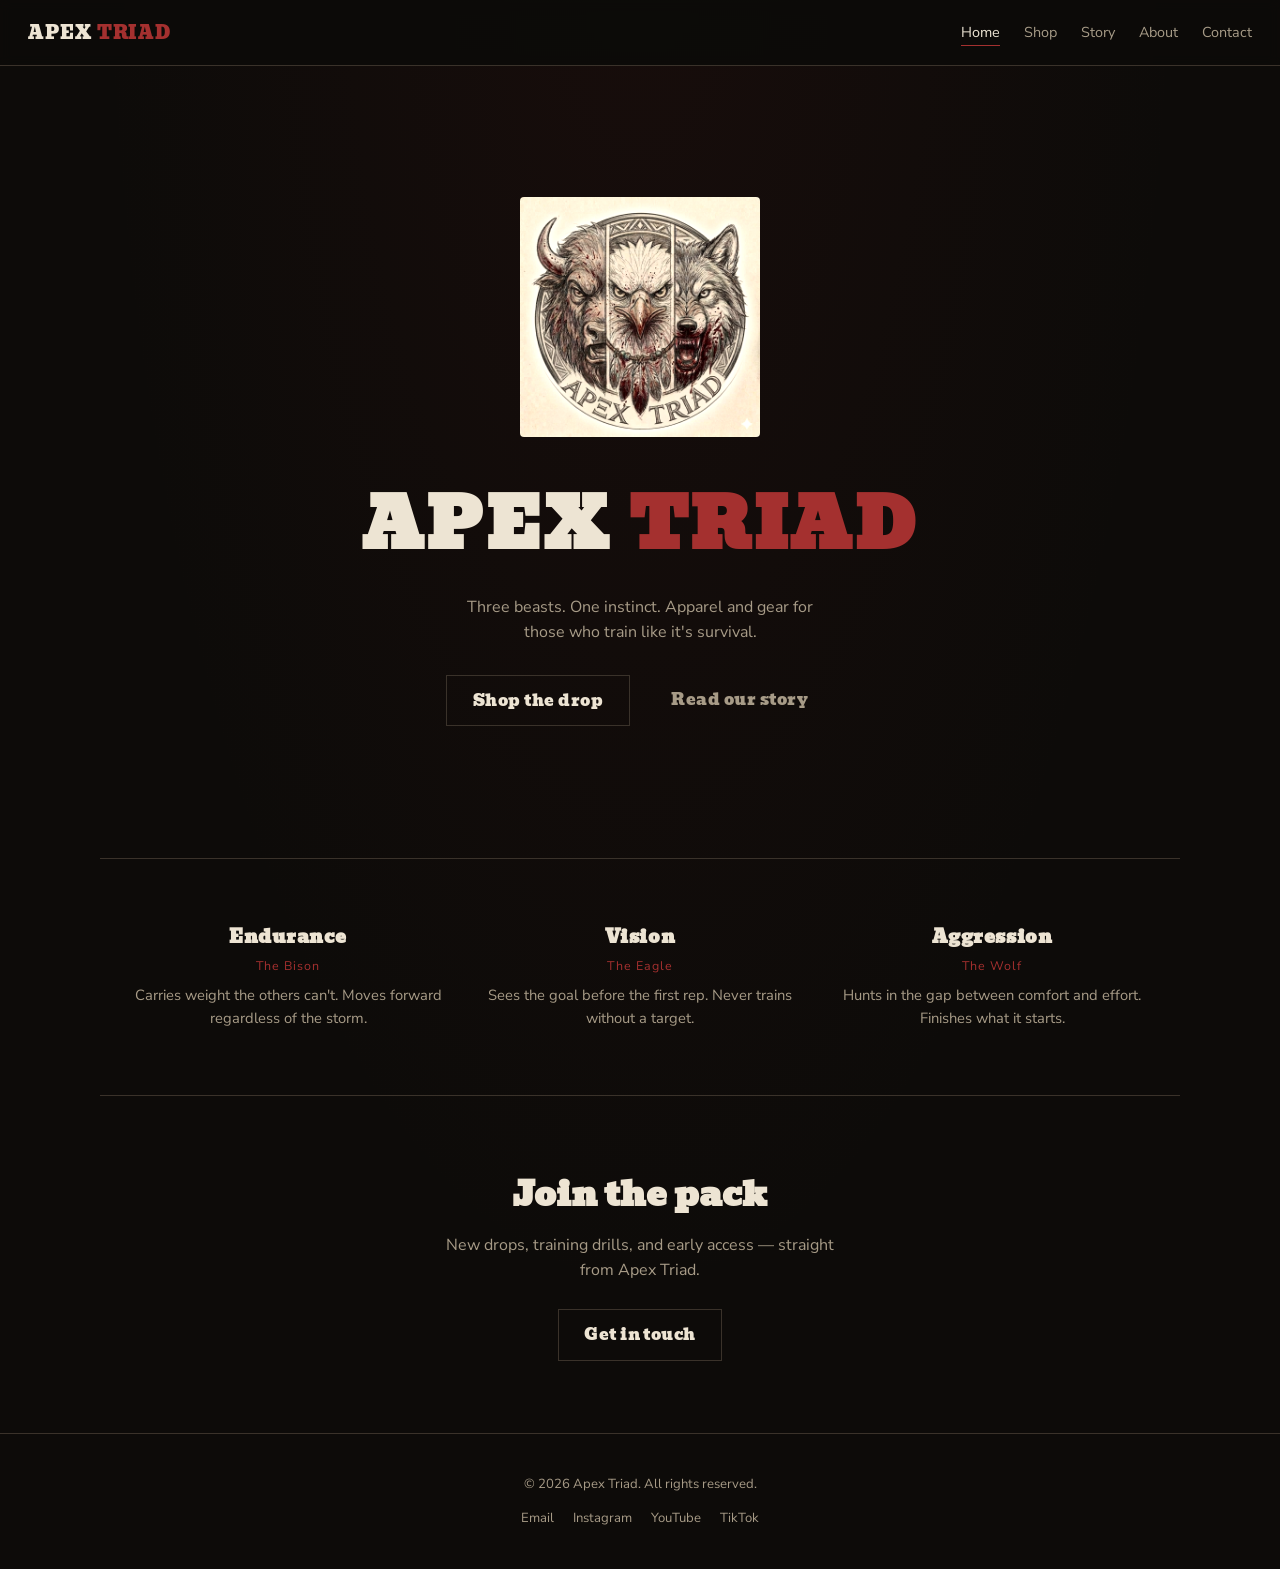
==== index.html @ 3b8d4c28 "Rename home.html to index.html" ====
<!DOCTYPE html>
<html lang="en">
<head>
<meta charset="UTF-8">
<meta name="viewport" content="width=device-width, initial-scale=1.0">
<title>Apex Triad</title>
<link rel="preconnect" href="https://fonts.googleapis.com">
<link href="https://fonts.googleapis.com/css2?family=Bevan&family=Nunito+Sans:wght@400;600;700&display=swap" rel="stylesheet">
<link rel="stylesheet" href="style.css">
<style>
  .hero{
    min-height: 88svh;
    display: flex;
    flex-direction: column;
    align-items: center;
    justify-content: center;
    text-align: center;
    padding: 4rem 1.5rem;
  }

  .crest{
    width: min(240px, 55vw);
    border-radius: 4px;
    filter: sepia(0.15) contrast(1.05);
    opacity: 0;
    transform: scale(0.94);
    animation: rise 1.3s cubic-bezier(.16,.8,.24,1) forwards;
  }

  @keyframes rise{ to{ opacity: 1; transform: scale(1); } }

  .hero h1{
    margin-top: 2rem;
    font-size: clamp(2.4rem, 8vw, 4.4rem);
    letter-spacing: 0.05em;
    opacity: 0;
    animation: fadeUp 1s ease-out 0.4s forwards;
  }

  .hero h1 span{ color: var(--blood-bright); }

  .hero p{
    margin-top: 0.8rem;
    max-width: 36ch;
    color: var(--ink-dim);
    opacity: 0;
    animation: fadeUp 1s ease-out 0.7s forwards;
  }

  .hero-actions{
    margin-top: 1.8rem;
    display: flex;
    gap: 1rem;
    flex-wrap: wrap;
    justify-content: center;
    opacity: 0;
    animation: fadeUp 1s ease-out 0.9s forwards;
  }

  @keyframes fadeUp{
    from{ opacity: 0; transform: translateY(10px); }
    to{ opacity: 1; transform: translateY(0); }
  }

  .btn-ghost{
    display: inline-block;
    padding: 0.75rem 1.6rem;
    font-family: 'Bevan', serif;
    letter-spacing: 0.03em;
    color: var(--ink-dim);
    text-decoration: none;
    border-bottom: 1px solid transparent;
    transition: color 0.2s, border-color 0.2s;
  }

  .btn-ghost:hover{ color: var(--ink); border-color: var(--blood-bright); }

  .triad-grid{
    display: grid;
    grid-template-columns: repeat(3, 1fr);
    gap: 1.5rem;
    text-align: center;
  }

  .triad-item h3{
    font-family: 'Bevan', serif;
    font-size: 1.1rem;
    letter-spacing: 0.03em;
  }

  .triad-item .beast{
    display: block;
    font-size: 0.78rem;
    color: var(--blood-bright);
    letter-spacing: 0.08em;
    margin-top: 0.3rem;
  }

  .triad-item p{
    margin-top: 0.5rem;
    font-size: 0.92rem;
    color: var(--ink-dim);
  }

  @media (max-width: 620px){
    .triad-grid{ grid-template-columns: 1fr; gap: 2.2rem; }
  }

  .cta-band{
    text-align: center;
    padding: 4.5rem 1.5rem;
  }

  .cta-band h2{
    font-family: 'Bevan', serif;
    font-size: clamp(1.6rem, 4vw, 2.1rem);
    margin-bottom: 0.7rem;
  }

  .cta-band p{
    color: var(--ink-dim);
    max-width: 42ch;
    margin: 0 auto 1.6rem;
  }
</style>
</head>
<body>

  <nav>
    <a class="brand-mark" href="home.html">APEX <span>TRIAD</span></a>
    <button class="nav-toggle" id="navToggle" aria-label="Menu">Menu</button>
    <ul class="nav-links" id="navLinks">
      <li><a href="home.html" class="active">Home</a></li>
      <li><a href="shop.html">Shop</a></li>
      <li><a href="story.html">Story</a></li>
      <li><a href="about.html">About</a></li>
      <li><a href="contact.html">Contact</a></li>
    </ul>
  </nav>

  <main>
    <div class="hero">
      <img class="crest" src="logo.jpg" alt="Apex Triad crest — bison, eagle, and wolf">
      <h1 class="display">APEX <span>TRIAD</span></h1>
      <p>Three beasts. One instinct. Apparel and gear for those who train like it's survival.</p>
      <div class="hero-actions">
        <a class="btn" href="shop.html">Shop the drop</a>
        <a class="btn-ghost" href="story.html">Read our story</a>
      </div>
    </div>

    <div class="rule"></div>

    <section class="triad-grid">
      <div class="triad-item">
        <h3>Endurance</h3>
        <span class="beast">The Bison</span>
        <p>Carries weight the others can't. Moves forward regardless of the storm.</p>
      </div>
      <div class="triad-item">
        <h3>Vision</h3>
        <span class="beast">The Eagle</span>
        <p>Sees the goal before the first rep. Never trains without a target.</p>
      </div>
      <div class="triad-item">
        <h3>Aggression</h3>
        <span class="beast">The Wolf</span>
        <p>Hunts in the gap between comfort and effort. Finishes what it starts.</p>
      </div>
    </section>

    <div class="rule"></div>

    <div class="cta-band">
      <h2 class="display">Join the pack</h2>
      <p>New drops, training drills, and early access — straight from Apex Triad.</p>
      <a class="btn" href="contact.html">Get in touch</a>
    </div>
  </main>

  <footer>
    © <span id="year"></span> Apex Triad. All rights reserved.
    <div class="foot-links">
      <a href="mailto:apextriadfit@gmail.com">Email</a>
      <a href="https://instagram.com" target="_blank" rel="noopener">Instagram</a>
      <a href="https://youtube.com" target="_blank" rel="noopener">YouTube</a>
      <a href="https://tiktok.com" target="_blank" rel="noopener">TikTok</a>
    </div>
  </footer>

  <script>
    document.getElementById('year').textContent = new Date().getFullYear();
    const toggle = document.getElementById('navToggle');
    const links = document.getElementById('navLinks');
    toggle.addEventListener('click', () => links.classList.toggle('open'));
  </script>

</body>
</html>
---- style.css ----
:root{
  --bg-void: #0d0b09;
  --bg-panel: #17130f;
  --bg-card: #1c1712;
  --ink: #ede4d3;
  --ink-dim: #a79b87;
  --blood: #7a1f1f;
  --blood-bright: #a4302f;
  --line: #3a322a;
}

*{ box-sizing: border-box; margin:0; padding:0; }

html{ scroll-behavior: smooth; }

body{
  background: var(--bg-void);
  color: var(--ink);
  font-family: 'Nunito Sans', sans-serif;
  line-height: 1.6;
  -webkit-font-smoothing: antialiased;
  background-image: radial-gradient(ellipse at 50% -10%, rgba(122,31,31,0.10), transparent 60%);
  min-height: 100vh;
  display: flex;
  flex-direction: column;
}

main{ flex: 1; }

.display{ font-family: 'Bevan', serif; }
a{ color: inherit; }

@media (prefers-reduced-motion: reduce){
  *{ animation: none !important; transition: none !important; }
}

/* ---------- Nav ---------- */

nav{
  display: flex;
  align-items: center;
  justify-content: space-between;
  padding: 1.1rem 1.75rem;
  border-bottom: 1px solid var(--line);
  position: sticky;
  top: 0;
  background: rgba(13,11,9,0.92);
  backdrop-filter: blur(6px);
  z-index: 10;
}

.brand-mark{
  font-family: 'Bevan', serif;
  font-size: 1.15rem;
  letter-spacing: 0.05em;
  text-decoration: none;
}

.brand-mark span{ color: var(--blood-bright); }

.nav-links{
  display: flex;
  gap: 1.5rem;
  font-size: 0.9rem;
  color: var(--ink-dim);
  list-style: none;
}

.nav-links a{ text-decoration: none; transition: color 0.2s; }
.nav-links a:hover{ color: var(--ink); }
.nav-links a.active{ color: var(--ink); border-bottom: 1px solid var(--blood-bright); padding-bottom: 3px; }

.nav-toggle{
  display: none;
  background: none;
  border: 1px solid var(--line);
  color: var(--ink);
  font-size: 0.85rem;
  padding: 0.4rem 0.7rem;
  cursor: pointer;
}

@media (max-width: 640px){
  .nav-links{
    position: absolute;
    top: 100%;
    left: 0;
    right: 0;
    background: var(--bg-void);
    border-bottom: 1px solid var(--line);
    flex-direction: column;
    padding: 1rem 1.75rem;
    gap: 1rem;
    display: none;
  }
  .nav-links.open{ display: flex; }
  .nav-toggle{ display: block; }
}

/* ---------- Shared page header ---------- */

.page-header{
  text-align: center;
  padding: 4rem 1.5rem 3rem;
  max-width: 700px;
  margin: 0 auto;
}

.page-header h1{
  font-size: clamp(2rem, 6vw, 3rem);
  letter-spacing: 0.03em;
}

.page-header p{
  margin-top: 0.9rem;
  color: var(--ink-dim);
  max-width: 44ch;
  margin-left: auto;
  margin-right: auto;
}

.rule{
  height: 1px;
  background: var(--line);
  max-width: 1080px;
  margin: 0 auto;
}

section{
  padding: 4rem 1.5rem;
  max-width: 1080px;
  margin: 0 auto;
}

/* ---------- Buttons ---------- */

.btn{
  display: inline-block;
  border: 1px solid var(--line);
  color: var(--ink);
  font-family: 'Bevan', serif;
  letter-spacing: 0.03em;
  padding: 0.75rem 1.6rem;
  text-decoration: none;
  transition: background 0.25s, border-color 0.25s;
}

.btn:hover{
  background: var(--blood);
  border-color: var(--blood);
}

/* ---------- Footer ---------- */

footer{
  text-align: center;
  padding: 2.5rem 1.5rem;
  border-top: 1px solid var(--line);
  color: var(--ink-dim);
  font-size: 0.82rem;
}

footer .foot-links{
  margin-top: 0.8rem;
  display: flex;
  justify-content: center;
  gap: 1.2rem;
  flex-wrap: wrap;
}

footer .foot-links a{ text-decoration: none; color: var(--ink-dim); }
footer .foot-links a:hover{ color: var(--ink); }
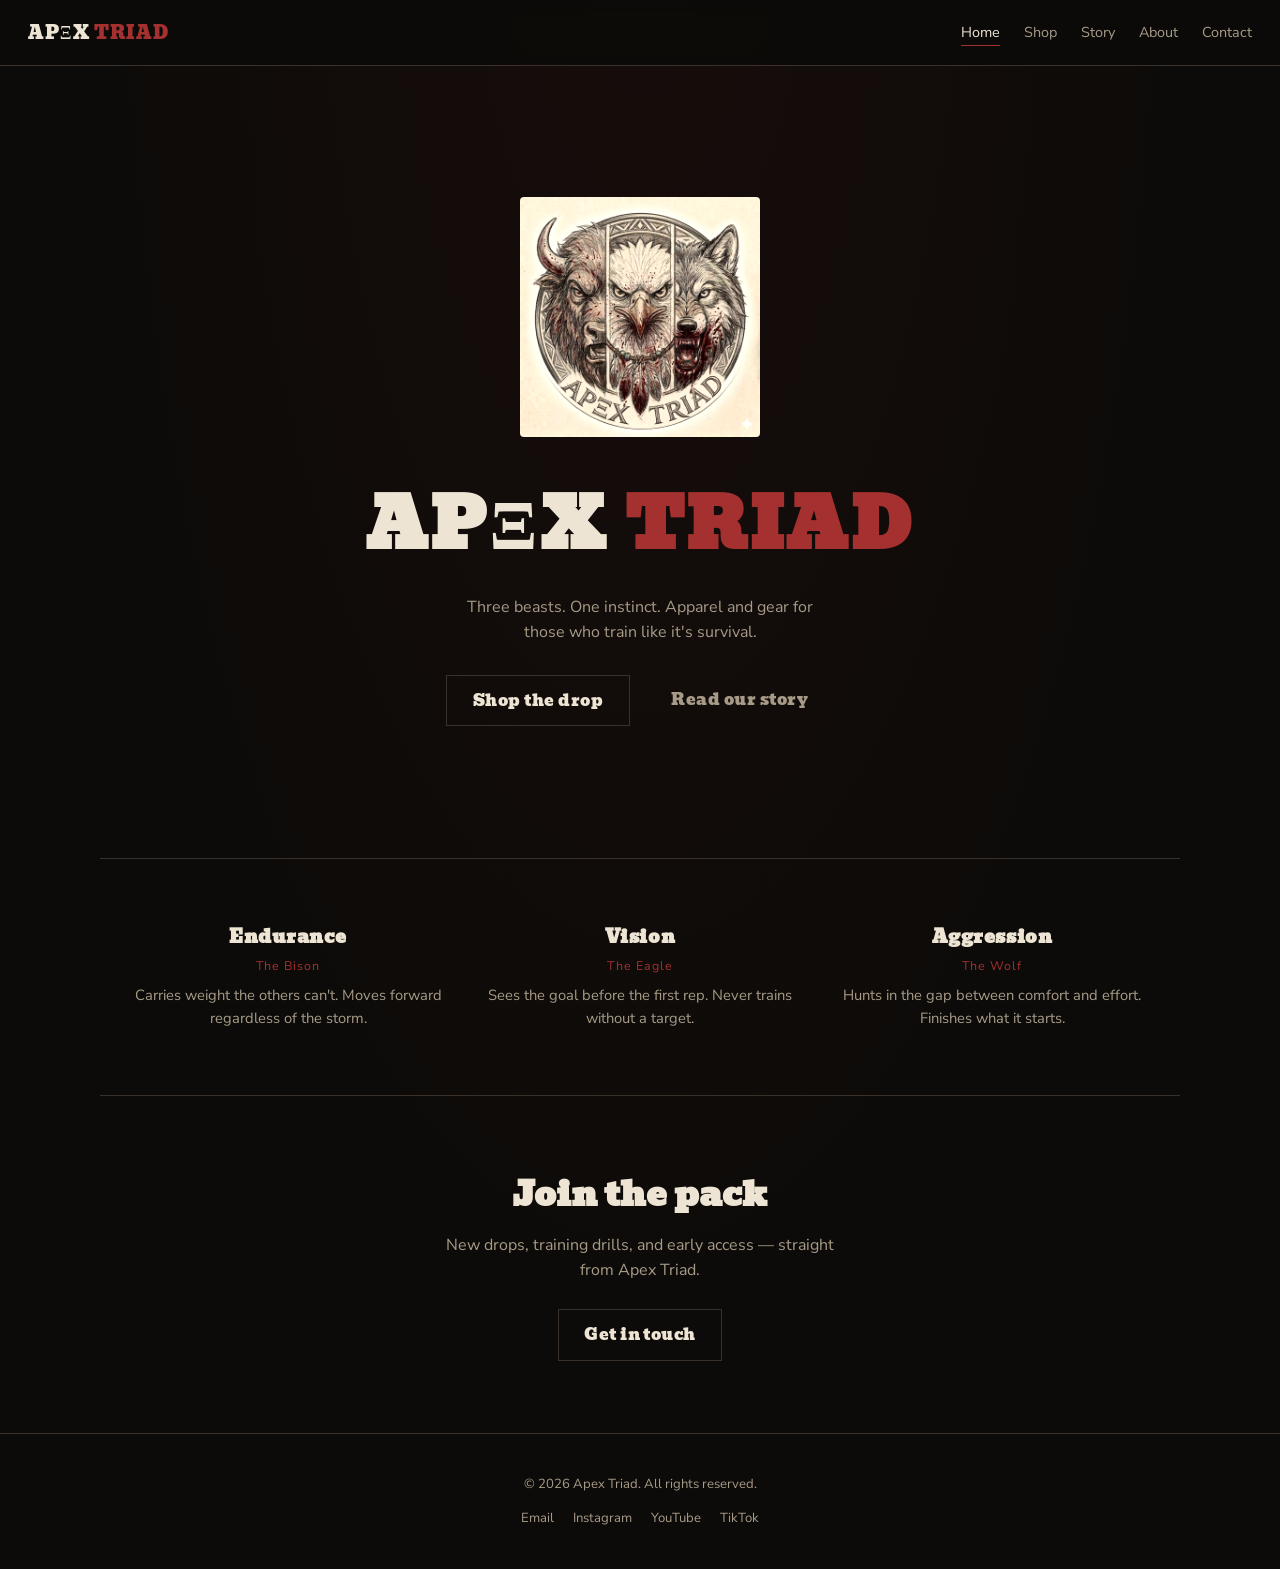
==== commit e607939e: "Add files via upload" ====
--- a/index.html
+++ b/index.html
@@ -3,7 +3,7 @@
 <head>
 <meta charset="UTF-8">
 <meta name="viewport" content="width=device-width, initial-scale=1.0">
-<title>Apex Triad</title>
+<title>ApΞx Triad</title>
 <link rel="preconnect" href="https://fonts.googleapis.com">
 <link href="https://fonts.googleapis.com/css2?family=Bevan&family=Nunito+Sans:wght@400;600;700&display=swap" rel="stylesheet">
 <link rel="stylesheet" href="style.css">
@@ -127,10 +127,10 @@
 <body>
 
   <nav>
-    <a class="brand-mark" href="home.html">APEX <span>TRIAD</span></a>
+    <a class="brand-mark" href="index.html">APΞX <span>TRIAD</span></a>
     <button class="nav-toggle" id="navToggle" aria-label="Menu">Menu</button>
     <ul class="nav-links" id="navLinks">
-      <li><a href="home.html" class="active">Home</a></li>
+      <li><a href="index.html" class="active">Home</a></li>
       <li><a href="shop.html">Shop</a></li>
       <li><a href="story.html">Story</a></li>
       <li><a href="about.html">About</a></li>
@@ -141,7 +141,7 @@
   <main>
     <div class="hero">
       <img class="crest" src="logo.jpg" alt="Apex Triad crest — bison, eagle, and wolf">
-      <h1 class="display">APEX <span>TRIAD</span></h1>
+      <h1 class="display">APΞX <span>TRIAD</span></h1>
       <p>Three beasts. One instinct. Apparel and gear for those who train like it's survival.</p>
       <div class="hero-actions">
         <a class="btn" href="shop.html">Shop the drop</a>
